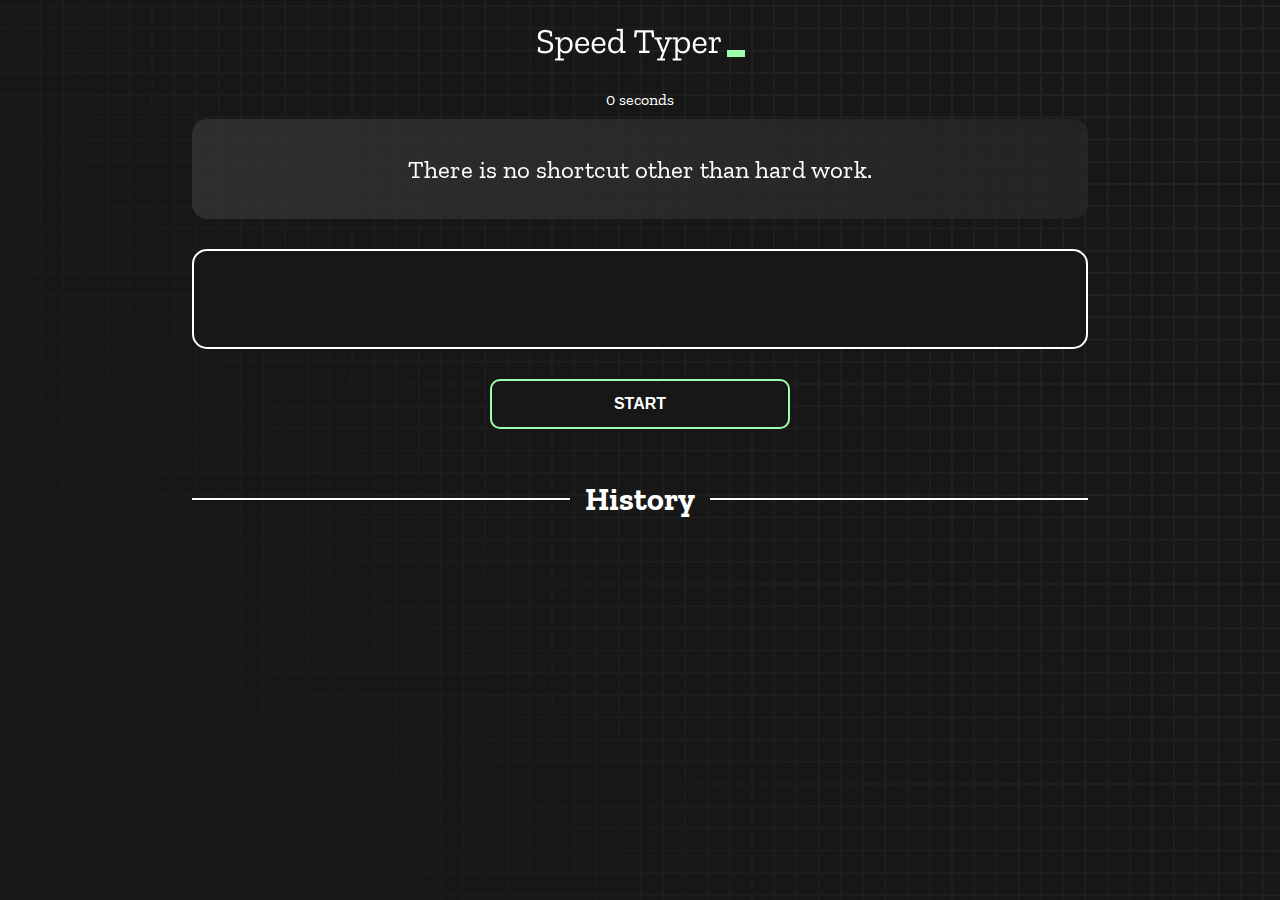
==== index.html @ e4fa3fec "Initial commit" ====
<!DOCTYPE html>
<html lang="en">
  <head>
    <meta charset="UTF-8" />
    <meta http-equiv="X-UA-Compatible" content="IE=edge" />
    <meta name="viewport" content="width=device-width, initial-scale=1.0" />
    <title>Speed Monster</title>
    <link rel="stylesheet" href="styles.css" />
    <link rel="preconnect" href="https://fonts.googleapis.com" />
    <link rel="preconnect" href="https://fonts.gstatic.com" crossorigin />
    <link
      href="https://fonts.googleapis.com/css2?family=Zilla+Slab:wght@300;400;500&display=swap"
      rel="stylesheet"
    />
  </head>
  <body>
    <h1 class="title"><img src="./logo.png" /></h1>
    <div id="show-time">0 seconds</div>

    <div class="box-container">
      <div id="question"></div>

      <div id="display" class="inactive"></div>

      <div class="buttons">
        <button id="starts">START</button>
      </div>

      <div class="divider-container">
        <div class="line"></div>
        <h1 class="title2">History</h1>
        <div class="line"></div>
      </div>
      <div id="histories"></div>
    </div>

    <div id="countdown"></div>
    <div id="modal-background" class="hidden"></div>
    <div id="result" class="hidden"></div>

    <script src="./history.js"></script>
    <script src="./script.js"></script>
  </body>
</html>
---- styles.css ----
* {
  padding: 0;
  margin: 0;
  box-sizing: border-box;
}

body {
  background-image: url("./bg.png");
  background-size: cover;
  background-position: left top;
  font-family: "Zilla Slab", serif;
}

.box-container {
  width: 70%;
  margin: 0 auto;
}

#question {
  height: 100px;
  display: flex;
  align-items: center;
  justify-content: center;
  color: white;
  font-size: 25px;
  border-radius: 15px;
  background: rgb(255, 255, 255);
  background: linear-gradient(
    92.49deg,
    rgba(255, 255, 255, 0.1) 0.18%,
    rgba(255, 255, 255, 0.05) 99.85%
  );
  backdrop-filter: blur(5px);
  margin-bottom: 30px;
}

#display {
  height: 100px;
  display: flex;
  flex-wrap: wrap;
  align-items: center;
  padding-left: 5rem;
  color: white;
  font-size: 32px;
  background-color: #171717;
  border: 2px solid #9dffad;
  border-radius: 15px;
}

#countdown {
  position: fixed;
  height: 100vh;
  width: 100vw;
  background-color: rgba(0, 0, 0, 0.8);
  top: 0;
  left: 0;
  display: flex;
  align-items: center;
  justify-content: center;
  font-size: 3rem;
  color: white;
  display: none;
}
#result {
  position: fixed;
  top: 10%; 
  left: 10%;
  transform: translate(-50%, -50%);
  height: 250px;
  width: 400px;
  background-color: #171717;
  border-radius: 15px;
  border: 2px solid #9dffad;
  color: white;
  text-align: center;
  padding: 2rem;
}
#show-time{
  text-align: center;
  color: white;
  margin: 10px 0;
}

.green {
  color: #9dffad;
}
.red {
  color: #eb6565;
}
.bold {
  font-weight: 700;
}
.inactive {
  border: 2px solid white !important;
}
.hidden {
  display: none;
}
.title {
  text-align: center;
  color: white;
  margin: 20px 0;
}

.divider-container {
  height: 80px;
  display: flex;
  justify-content: center;
  align-items: center;
  gap: 15px;
  margin: 0 auto;
}

.line {
  height: 2px;
  background: white;
  width: 100%;
}

.title2 {
  color: white;
  display: block;
}

.buttons {
  display: flex;
  justify-content: center;
  margin: 30px 0;
}
button {
  padding: 10px 20px;
  border: none;
  font-size: 16px;
  font-weight: bold;
  width: 300px;
  height: 50px;
  color: white;
  background-color: #171717;
  border-radius: 10px;
  border: 2px solid #9dffad;
  cursor: pointer;
}

#histories {
  display: flex;
  flex-wrap: wrap;
  justify-content: space-around;
}

.card {
  width: 100%;
  height: 100%;
  padding: 50px;
  display: flex;
  justify-content: space-between;
  align-items: center;
  padding: 20px 30px;
  color: white;
  border-radius: 15px;
  background: rgb(255, 255, 255);
  background: linear-gradient(
    92.49deg,
    rgba(255, 255, 255, 0.1) 0.18%,
    rgba(255, 255, 255, 0.05) 99.85%
  );
  backdrop-filter: blur(5px);
  margin-bottom: 30px;
}

#modal-background {
  background: rgb(255, 255, 255);
  background: linear-gradient(
    92.49deg,
    rgba(255, 255, 255, 0.1) 0.18%,
    rgba(255, 255, 255, 0.05) 99.85%
  );
  backdrop-filter: blur(5px);
  height: 100vh;
  width: 100%;
  position: fixed;
  top: 0;
}

@media only screen and (max-width: 700px) {
  .box-container {
    padding: 0 20px;
    width: 100%;
  }
  .card {
    flex-direction: column;
  }
}
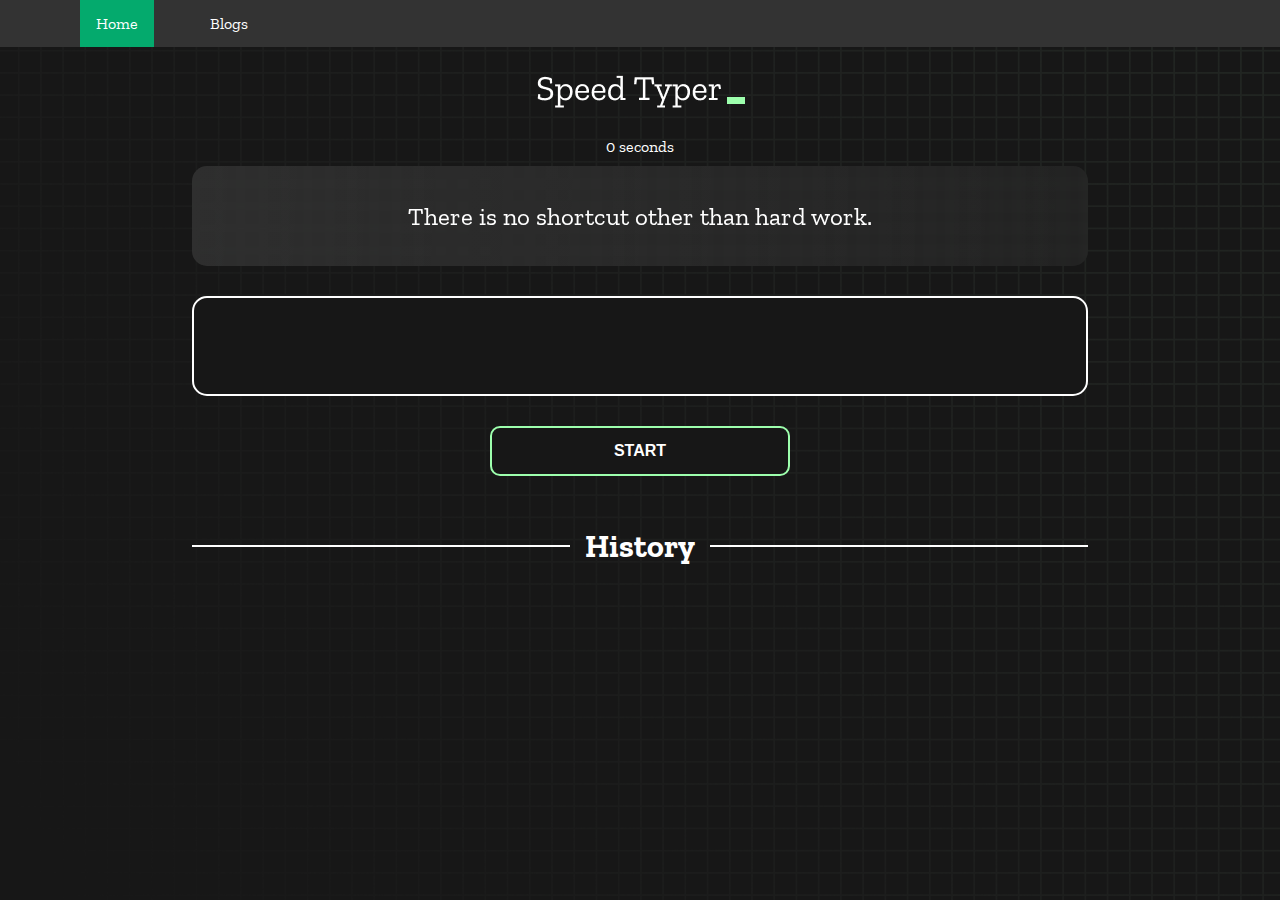
==== commit 64924a59: "add blog in index file via navbar" ====
--- a/index.html
+++ b/index.html
@@ -1,44 +1,51 @@
 <!DOCTYPE html>
 <html lang="en">
-  <head>
-    <meta charset="UTF-8" />
-    <meta http-equiv="X-UA-Compatible" content="IE=edge" />
-    <meta name="viewport" content="width=device-width, initial-scale=1.0" />
-    <title>Speed Monster</title>
-    <link rel="stylesheet" href="styles.css" />
-    <link rel="preconnect" href="https://fonts.googleapis.com" />
-    <link rel="preconnect" href="https://fonts.gstatic.com" crossorigin />
-    <link
-      href="https://fonts.googleapis.com/css2?family=Zilla+Slab:wght@300;400;500&display=swap"
-      rel="stylesheet"
-    />
-  </head>
-  <body>
-    <h1 class="title"><img src="./logo.png" /></h1>
-    <div id="show-time">0 seconds</div>
 
-    <div class="box-container">
-      <div id="question"></div>
+<head>
+  <meta charset="UTF-8" />
+  <meta http-equiv="X-UA-Compatible" content="IE=edge" />
+  <meta name="viewport" content="width=device-width, initial-scale=1.0" />
+  <title>Speed Monster</title>
+  <link rel="stylesheet" href="styles.css" />
+  <link rel="stylesheet" href="nav-style.css">
+  <link rel="preconnect" href="https://fonts.googleapis.com" />
+  <link rel="preconnect" href="https://fonts.gstatic.com" crossorigin />
+  <link href="https://fonts.googleapis.com/css2?family=Zilla+Slab:wght@300;400;500&display=swap" rel="stylesheet" />
+</head>
 
-      <div id="display" class="inactive"></div>
+<body>
+  <!-- nav bar  -->
+  <ul>
+    <li><a class="active" href="index.html">Home</a></li>
+    <li><a href="blogs.html">Blogs</a></li>
+  </ul>
 
-      <div class="buttons">
-        <button id="starts">START</button>
-      </div>
+  <h1 class="title"><img src="./logo.png" /></h1>
+  <div id="show-time">0 seconds</div>
 
-      <div class="divider-container">
-        <div class="line"></div>
-        <h1 class="title2">History</h1>
-        <div class="line"></div>
-      </div>
-      <div id="histories"></div>
+  <div class="box-container">
+    <div id="question"></div>
+
+    <div id="display" class="inactive"></div>
+
+    <div class="buttons">
+      <button id="starts">START</button>
     </div>
 
-    <div id="countdown"></div>
-    <div id="modal-background" class="hidden"></div>
-    <div id="result" class="hidden"></div>
+    <div class="divider-container">
+      <div class="line"></div>
+      <h1 class="title2">History</h1>
+      <div class="line"></div>
+    </div>
+    <div id="histories"></div>
+  </div>
 
-    <script src="./history.js"></script>
-    <script src="./script.js"></script>
-  </body>
-</html>
+  <div id="countdown"></div>
+  <div id="modal-background" class="hidden"></div>
+  <div id="result" class="hidden"></div>
+
+  <script src="./history.js"></script>
+  <script src="./script.js"></script>
+</body>
+
+</html>--- a/styles.css
+++ b/styles.css
@@ -25,11 +25,9 @@
   font-size: 25px;
   border-radius: 15px;
   background: rgb(255, 255, 255);
-  background: linear-gradient(
-    92.49deg,
-    rgba(255, 255, 255, 0.1) 0.18%,
-    rgba(255, 255, 255, 0.05) 99.85%
-  );
+  background: linear-gradient(92.49deg,
+      rgba(255, 255, 255, 0.1) 0.18%,
+      rgba(255, 255, 255, 0.05) 99.85%);
   backdrop-filter: blur(5px);
   margin-bottom: 30px;
 }
@@ -54,17 +52,18 @@
   background-color: rgba(0, 0, 0, 0.8);
   top: 0;
   left: 0;
-  display: flex;
+  /* display: flex; */
   align-items: center;
   justify-content: center;
   font-size: 3rem;
   color: white;
   display: none;
 }
+
 #result {
   position: fixed;
-  top: 10%; 
-  left: 10%;
+  top: 50%;
+  left: 50%;
   transform: translate(-50%, -50%);
   height: 250px;
   width: 400px;
@@ -75,7 +74,8 @@
   text-align: center;
   padding: 2rem;
 }
-#show-time{
+
+#show-time {
   text-align: center;
   color: white;
   margin: 10px 0;
@@ -84,18 +84,23 @@
 .green {
   color: #9dffad;
 }
+
 .red {
   color: #eb6565;
 }
+
 .bold {
   font-weight: 700;
 }
+
 .inactive {
   border: 2px solid white !important;
 }
+
 .hidden {
   display: none;
 }
+
 .title {
   text-align: center;
   color: white;
@@ -127,6 +132,7 @@
   justify-content: center;
   margin: 30px 0;
 }
+
 button {
   padding: 10px 20px;
   border: none;
@@ -158,22 +164,18 @@
   color: white;
   border-radius: 15px;
   background: rgb(255, 255, 255);
-  background: linear-gradient(
-    92.49deg,
-    rgba(255, 255, 255, 0.1) 0.18%,
-    rgba(255, 255, 255, 0.05) 99.85%
-  );
+  background: linear-gradient(92.49deg,
+      rgba(255, 255, 255, 0.1) 0.18%,
+      rgba(255, 255, 255, 0.05) 99.85%);
   backdrop-filter: blur(5px);
   margin-bottom: 30px;
 }
 
 #modal-background {
   background: rgb(255, 255, 255);
-  background: linear-gradient(
-    92.49deg,
-    rgba(255, 255, 255, 0.1) 0.18%,
-    rgba(255, 255, 255, 0.05) 99.85%
-  );
+  background: linear-gradient(92.49deg,
+      rgba(255, 255, 255, 0.1) 0.18%,
+      rgba(255, 255, 255, 0.05) 99.85%);
   backdrop-filter: blur(5px);
   height: 100vh;
   width: 100%;
@@ -186,7 +188,21 @@
     padding: 0 20px;
     width: 100%;
   }
+
   .card {
     flex-direction: column;
   }
 }
+
+@media only screen and (min-width: 700px) {
+  #histories {
+    display: grid;
+    grid-template-columns: repeat(3, 1fr);
+    grid-gap: 20px;
+  }
+
+  .card {
+    flex-direction: column;
+  }
+
+}--- a/nav-style.css
+++ b/nav-style.css
@@ -0,0 +1,32 @@
+ul {
+    list-style-type: none;
+    margin: 0;
+    padding-left: 50px;
+    overflow: hidden;
+    background-color: #333;
+    /* position: fixed; */
+    top: 0;
+    width: 100%;
+}
+
+li {
+    float: left;
+    padding-left: 30px;
+    padding-right: 10px;
+}
+
+li a {
+    display: block;
+    color: white;
+    text-align: center;
+    padding: 14px 16px;
+    text-decoration: none;
+}
+
+li a:hover:not(.active) {
+    background-color: #111;
+}
+
+.active {
+    background-color: #04AA6D;
+}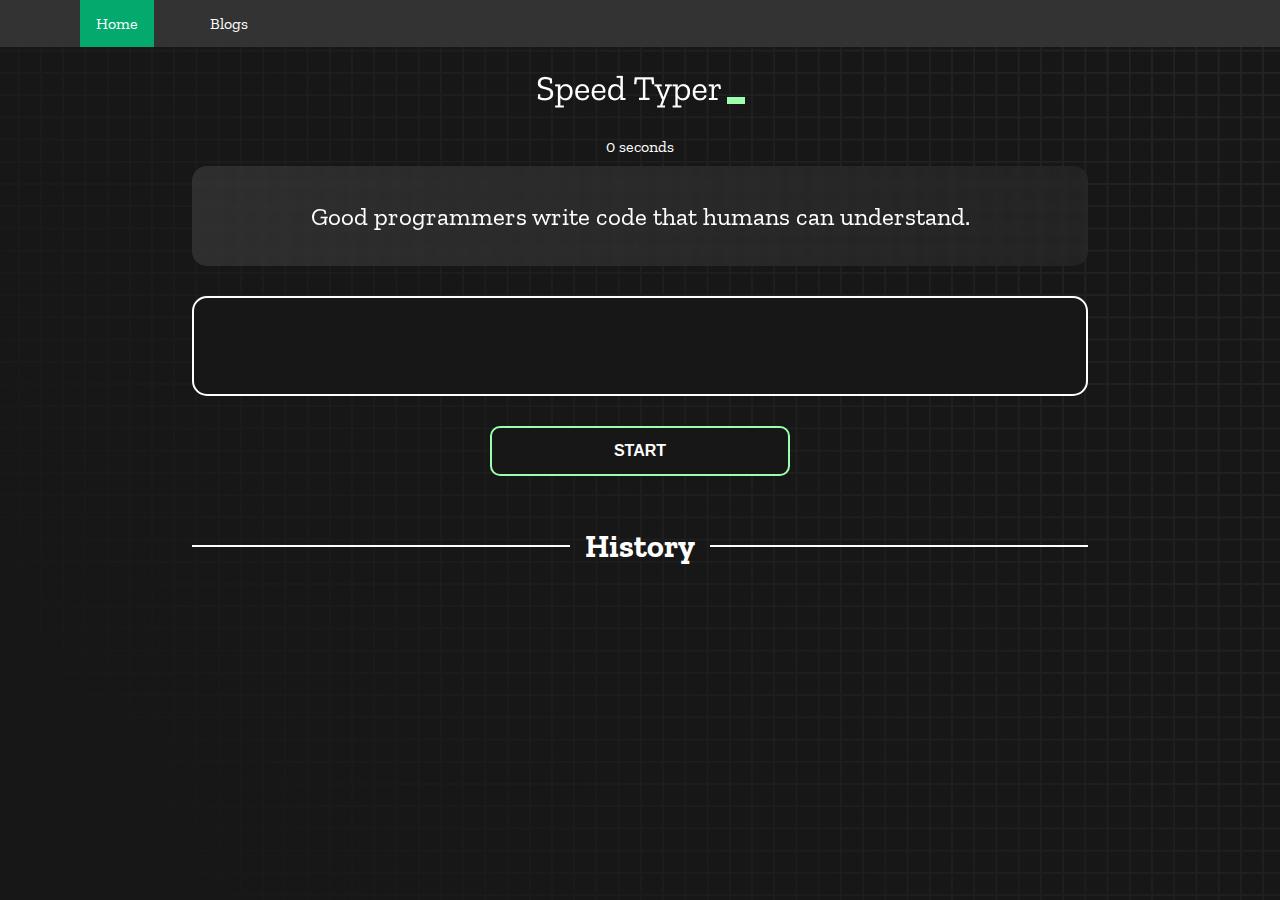
==== commit 80d76c34: "add favicon" ====
--- a/index.html
+++ b/index.html
@@ -6,6 +6,7 @@
   <meta http-equiv="X-UA-Compatible" content="IE=edge" />
   <meta name="viewport" content="width=device-width, initial-scale=1.0" />
   <title>Speed Monster</title>
+  <link rel="shortcut icon" href="./images/index.png" type="image/x-icon">
   <link rel="stylesheet" href="styles.css" />
   <link rel="stylesheet" href="nav-style.css">
   <link rel="preconnect" href="https://fonts.googleapis.com" />
--- a/styles.css
+++ b/styles.css
@@ -151,6 +151,7 @@
   display: flex;
   flex-wrap: wrap;
   justify-content: space-around;
+  margin-bottom: 20px;
 }
 
 .card {
@@ -194,7 +195,7 @@
   }
 }
 
-@media only screen and (min-width: 700px) {
+@media only screen and (min-width: 800px) {
   #histories {
     display: grid;
     grid-template-columns: repeat(3, 1fr);
